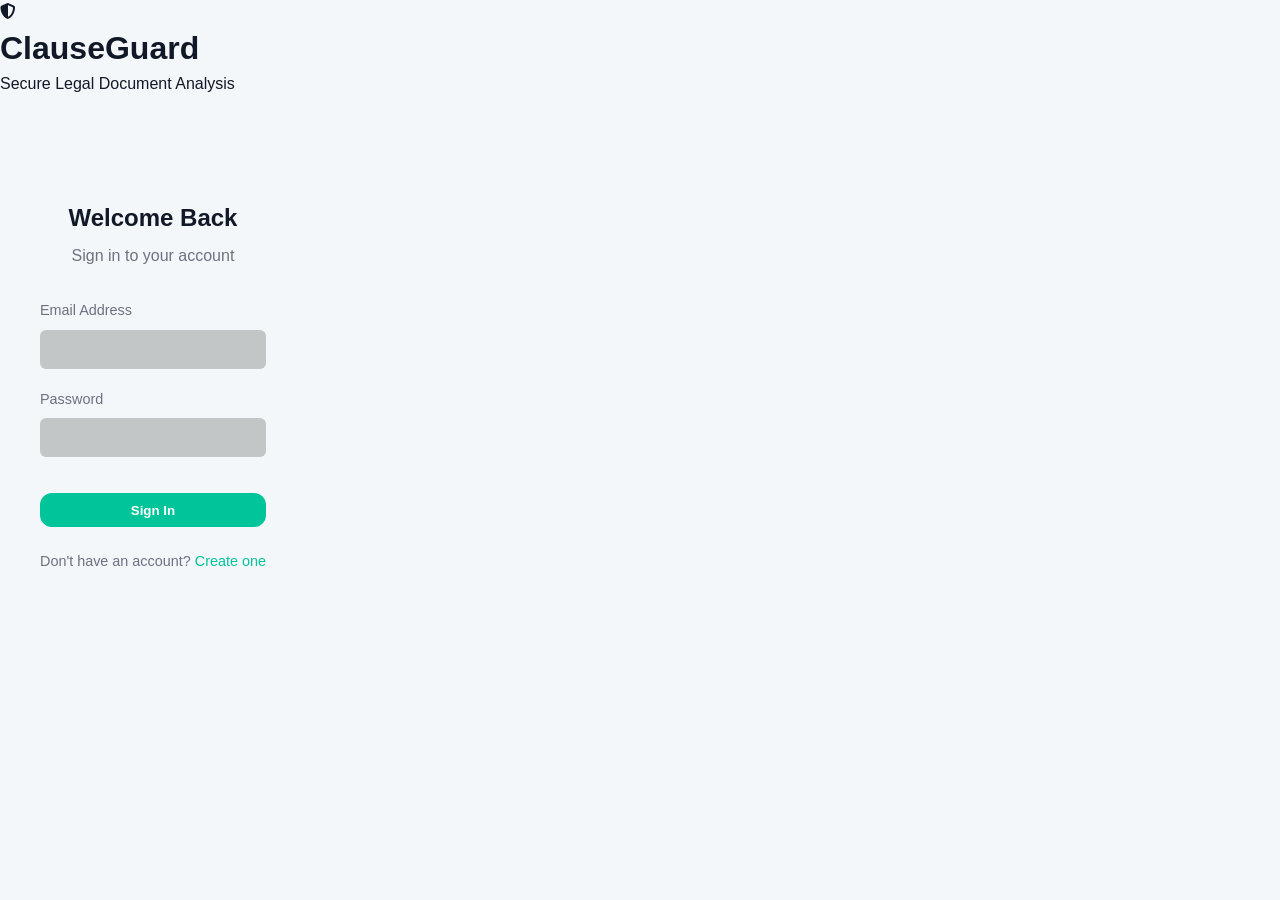
==== frontend-web/index.html @ 2740e636 "Initial commit with SaaS UI overhaul and JWT Auth" ====
<!DOCTYPE html>
<html lang="en">
<head>
    <meta charset="UTF-8">
    <meta name="viewport" content="width=device-width, initial-scale=1.0">
    <title>ClauseGuard Dashboard</title>
    <link href="https://fonts.googleapis.com/css2?family=Inter:wght@400;500;600;700&display=swap" rel="stylesheet">
    <link rel="stylesheet" href="styles.css">
    <link rel="stylesheet" href="https://cdnjs.cloudflare.com/ajax/libs/font-awesome/6.4.0/css/all.min.css">
</head>
<body>
    <!-- Sidebar -->
    <aside class="sidebar">
        <div class="logo-container">
            <i class="fa-solid fa-shield-halved"></i>
            ClauseGuard
        </div>
        <nav class="nav-menu">
            <a href="#" class="nav-item active">
                <i class="fa-solid fa-border-all"></i> Dashboard
            </a>
            <a href="profile.html" class="nav-item">
                <i class="fa-solid fa-user"></i> My Profile
            </a>
            <a href="#" class="nav-item" onclick="logout()">
                <i class="fa-solid fa-arrow-right-from-bracket"></i> Logout
            </a>
        </nav>
    </aside>

    <!-- Main Content -->
    <div class="main-wrapper">
        <!-- Topbar -->
        <header class="topbar">
            <div class="search-bar">
                <i class="fa-solid fa-magnifying-glass"></i>
                <input type="text" placeholder="Search documents...">
            </div>
            <div class="topbar-actions">
                <button class="btn-primary" onclick="document.getElementById('file-input').click()">
                    <i class="fa-solid fa-plus"></i> Upload Document
                </button>
            </div>
        </header>

        <!-- Content Area -->
        <main class="content-area">
            <div class="page-header">
                <h1 class="page-title">Dashboard Overview</h1>
                <p class="page-subtitle">Analyze legal documents, monitor risk, and detect missing clauses instantly.</p>
            </div>

            <!-- Upload Section -->
            <section id="upload-section">
                <div class="upload-area" id="drop-zone">
                    <i class="fa-solid fa-cloud-arrow-up upload-icon"></i>
                    <h3>Drag & drop your legal document</h3>
                    <p class="text-muted">Supports PDF, JPG, PNG, TIFF, WEBP</p>
                    <input type="file" id="file-input" accept=".pdf,.jpg,.jpeg,.png,.bmp,.tiff,.webp" hidden>
                    <div id="file-name-display" class="file-name-display hidden"></div>
                </div>
                
                <div id="action-area" class="hidden" style="text-align: right; margin-bottom: 2rem;">
                    <button id="analyze-btn" class="btn-primary">
                        <i class="fa-solid fa-magnifying-glass"></i> Start Analysis
                    </button>
                </div>
                
                <div id="loading-indicator" class="loading-state hidden card">
                    <div class="spinner"></div>
                    <p class="text-muted">Analyzing document... running AI engines.</p>
                </div>
            </section>

            <!-- Results Section -->
            <section id="results-section" class="hidden">
                <!-- Stats Grid -->
                <div class="stats-grid">
                    <div class="card stat-card">
                        <div class="stat-header">
                            <div class="stat-icon" style="background: var(--red)"><i class="fa-solid fa-triangle-exclamation"></i></div>
                            High Risk Clauses
                        </div>
                        <div class="stat-value text-red" id="stat-high-risk">0</div>
                    </div>
                    <div class="card stat-card">
                        <div class="stat-header">
                            <div class="stat-icon" style="background: var(--amber)"><i class="fa-solid fa-xmark"></i></div>
                            Missing Clauses
                        </div>
                        <div class="stat-value text-amber" id="stat-missing">0</div>
                    </div>
                    <div class="card stat-card">
                        <div class="stat-header">
                            <div class="stat-icon" style="background: var(--green)"><i class="fa-solid fa-check"></i></div>
                            Clauses Found OK
                        </div>
                        <div class="stat-value text-green" id="stat-found">0</div>
                    </div>
                </div>

                <!-- Tabs & Content -->
                <div class="card">
                    <div class="tabs-header">
                        <button class="tab-btn active" data-tab="summary">Document Summary</button>
                        <button class="tab-btn" data-tab="risks">Risk Analysis</button>
                        <button class="tab-btn" data-tab="chat">Ask AI</button>
                    </div>

                    <!-- Tab 1: Summary -->
                    <div id="tab-summary" class="tab-pane active">
                        <h3 style="margin-bottom: 1rem;">Plain English Summary</h3>
                        <div id="plain-summary" style="background: #F8FAFC; padding: 1.5rem; border-radius: var(--radius-sm); border-left: 4px solid var(--primary); margin-bottom: 2rem; color: var(--text-muted);">
                            <!-- Inserted by JS -->
                        </div>
                        
                        <div style="display: grid; grid-template-columns: 1fr 1fr; gap: 2rem;">
                            <div>
                                <h4 style="margin-bottom: 1rem; color: var(--text-main);">Key Details</h4>
                                <div id="key-details-list" style="display: flex; flex-direction: column; gap: 0.75rem;"></div>
                            </div>
                            <div>
                                <h4 style="margin-bottom: 1rem; color: var(--text-main);">Top Identified Risks</h4>
                                <div id="top-risks-list" style="display: flex; flex-direction: column; gap: 0.75rem;"></div>
                            </div>
                        </div>
                    </div>

                    <!-- Tab 2: Risks -->
                    <div id="tab-risks" class="tab-pane">
                        <div id="risks-accordion">
                            <!-- Populated by JS -->
                        </div>
                    </div>

                    <!-- Tab 3: Chat -->
                    <div id="tab-chat" class="tab-pane">
                        <div class="chat-box">
                            <div class="chat-history" id="chat-history">
                                <div style="text-align: center; margin: auto; color: var(--text-muted);">
                                    <i class="fa-solid fa-robot" style="font-size: 2rem; margin-bottom: 1rem; color: var(--primary);"></i>
                                    <p>Ask anything about the document.</p>
                                </div>
                            </div>
                            <form class="chat-input" id="chat-form" onsubmit="handleChatSubmit(event)">
                                <input type="text" id="chat-input" placeholder="Type your question here...">
                                <button type="submit" class="btn-primary" style="padding: 0.75rem; border-radius: 50%;"><i class="fa-solid fa-paper-plane"></i></button>
                            </form>
                        </div>
                    </div>

                </div>
            </section>
        </main>
    </div>

    <script src="script.js"></script>
    <script>
        function logout() {
            localStorage.removeItem('token');
            window.location.href = 'login.html';
        }
    </script>
</body>
</html>
---- frontend-web/styles.css ----
:root {
    --bg-main: #F4F7F9; /* Light grayish-blue background */
    --bg-sidebar: #FFFFFF;
    --bg-card: #FFFFFF;
    
    --text-main: #111827;
    --text-muted: #6B7280;
    --text-light: #9CA3AF;
    
    --primary: #00C49A; /* Lynqet Teal / Mint */
    --primary-hover: #00A884;
    --primary-light: rgba(0, 196, 154, 0.1);
    
    --border-color: #E5E7EB;
    
    --red: #EF4444;
    --red-bg: rgba(239, 68, 68, 0.1);
    --amber: #F59E0B;
    --amber-bg: rgba(245, 158, 11, 0.1);
    --green: #10B981;
    --green-bg: rgba(16, 185, 129, 0.1);
    --dark-blue: #0A192F;
    
    --radius-sm: 6px;
    --radius-md: 12px;
    --radius-lg: 16px;
    --radius-pill: 9999px;
    
    --shadow-sm: 0 1px 2px 0 rgba(0, 0, 0, 0.05);
    --shadow-md: 0 4px 6px -1px rgba(0, 0, 0, 0.05), 0 2px 4px -1px rgba(0, 0, 0, 0.03);
    --shadow-lg: 0 10px 15px -3px rgba(0, 0, 0, 0.05), 0 4px 6px -2px rgba(0, 0, 0, 0.025);
    
    --transition: all 0.2s ease;
}

* {
    box-sizing: border-box;
    margin: 0;
    padding: 0;
}

body {
    font-family: 'Inter', sans-serif;
    background-color: var(--bg-main);
    color: var(--text-main);
    line-height: 1.5;
    height: 100vh;
    overflow: hidden;
    display: flex;
}

/* Common Classes */
.hidden { display: none !important; }
.text-red { color: var(--red); }
.text-amber { color: var(--amber); }
.text-green { color: var(--green); }
.text-muted { color: var(--text-muted); }

/* Layout */
.sidebar {
    width: 260px;
    background-color: var(--bg-sidebar);
    border-right: 1px solid var(--border-color);
    display: flex;
    flex-direction: column;
    height: 100vh;
    z-index: 10;
}

.logo-container {
    padding: 1.5rem;
    display: flex;
    align-items: center;
    gap: 0.75rem;
    font-size: 1.5rem;
    font-weight: 700;
    color: var(--dark-blue);
}

.logo-container i {
    color: var(--primary);
}

.nav-menu {
    flex: 1;
    padding: 1rem;
    display: flex;
    flex-direction: column;
    gap: 0.5rem;
}

.nav-item {
    display: flex;
    align-items: center;
    gap: 0.75rem;
    padding: 0.75rem 1rem;
    border-radius: var(--radius-md);
    color: var(--text-muted);
    text-decoration: none;
    font-weight: 500;
    transition: var(--transition);
    cursor: pointer;
}

.nav-item:hover {
    background-color: #F9FAFB;
    color: var(--text-main);
}

.nav-item.active {
    background-color: var(--dark-blue);
    color: white;
}

.nav-item.active i {
    color: var(--primary);
}

.main-wrapper {
    flex: 1;
    display: flex;
    flex-direction: column;
    height: 100vh;
    overflow: hidden;
}

.topbar {
    height: 70px;
    background-color: var(--bg-sidebar);
    border-bottom: 1px solid var(--border-color);
    display: flex;
    align-items: center;
    justify-content: space-between;
    padding: 0 2rem;
}

.search-bar {
    display: flex;
    align-items: center;
    background: #F3F4F6;
    padding: 0.5rem 1rem;
    border-radius: var(--radius-md);
    width: 300px;
}

.search-bar i {
    color: var(--text-muted);
    margin-right: 0.5rem;
}

.search-bar input {
    border: none;
    background: none;
    outline: none;
    width: 100%;
    font-family: inherit;
    color: var(--text-main);
}

.topbar-actions {
    display: flex;
    align-items: center;
    gap: 1.5rem;
}

.btn-primary {
    background-color: var(--primary);
    color: white;
    border: none;
    padding: 0.6rem 1.25rem;
    border-radius: var(--radius-md);
    font-family: inherit;
    font-weight: 600;
    cursor: pointer;
    transition: var(--transition);
    display: inline-flex;
    align-items: center;
    gap: 0.5rem;
}

.btn-primary:hover {
    background-color: var(--primary-hover);
    transform: translateY(-1px);
    box-shadow: 0 4px 10px rgba(0,196,154,0.2);
}

.btn-primary:disabled {
    background: var(--text-muted);
    cursor: not-allowed;
    transform: none;
    box-shadow: none;
}

.content-area {
    flex: 1;
    padding: 2rem;
    overflow-y: auto;
}

.page-header {
    margin-bottom: 2rem;
}

.page-title {
    font-size: 1.75rem;
    font-weight: 700;
    color: var(--text-main);
    margin-bottom: 0.25rem;
}

.page-subtitle {
    color: var(--text-muted);
    font-size: 0.95rem;
}

/* Cards */
.card {
    background: var(--bg-card);
    border: 1px solid var(--border-color);
    border-radius: var(--radius-md);
    box-shadow: var(--shadow-sm);
    padding: 1.5rem;
}

/* Upload Area */
.upload-area {
    border: 2px dashed #D1D5DB;
    border-radius: var(--radius-md);
    padding: 3rem 2rem;
    text-align: center;
    background: #FAFAFA;
    transition: var(--transition);
    cursor: pointer;
    margin-bottom: 2rem;
}

.upload-area.dragover {
    border-color: var(--primary);
    background: var(--primary-light);
}

.upload-icon {
    font-size: 2.5rem;
    color: var(--primary);
    margin-bottom: 1rem;
}

.upload-area h3 {
    font-size: 1.2rem;
    margin-bottom: 0.5rem;
    color: var(--text-main);
}

.file-name-display {
    margin-top: 1rem;
    padding: 0.75rem;
    background: white;
    border: 1px solid var(--border-color);
    border-radius: var(--radius-sm);
    color: var(--primary);
    font-weight: 500;
    display: inline-block;
}

/* Stats Grid */
.stats-grid {
    display: grid;
    grid-template-columns: repeat(auto-fit, minmax(240px, 1fr));
    gap: 1.5rem;
    margin-bottom: 2rem;
}

.stat-card {
    display: flex;
    flex-direction: column;
    gap: 0.5rem;
}

.stat-header {
    display: flex;
    align-items: center;
    gap: 0.5rem;
    color: var(--text-muted);
    font-size: 0.9rem;
    font-weight: 500;
}

.stat-icon {
    width: 24px;
    height: 24px;
    border-radius: 6px;
    display: flex;
    align-items: center;
    justify-content: center;
    color: white;
    font-size: 0.75rem;
}

.stat-value {
    font-size: 2rem;
    font-weight: 700;
    color: var(--text-main);
}

/* Tabs */
.tabs-header {
    display: flex;
    border-bottom: 1px solid var(--border-color);
    margin-bottom: 1.5rem;
    gap: 2rem;
}

.tab-btn {
    background: none;
    border: none;
    color: var(--text-muted);
    padding: 1rem 0;
    font-family: inherit;
    font-size: 0.95rem;
    font-weight: 500;
    cursor: pointer;
    position: relative;
}

.tab-btn:hover {
    color: var(--text-main);
}

.tab-btn.active {
    color: var(--primary);
}

.tab-btn.active::after {
    content: '';
    position: absolute;
    bottom: -1px;
    left: 0;
    width: 100%;
    height: 2px;
    background-color: var(--primary);
}

.tab-pane {
    display: none;
    animation: fadeIn 0.3s ease;
}

.tab-pane.active {
    display: block;
}

@keyframes fadeIn { from { opacity: 0; } to { opacity: 1; } }

/* Badges */
.badge {
    padding: 0.25rem 0.6rem;
    border-radius: var(--radius-sm);
    font-size: 0.75rem;
    font-weight: 600;
    text-transform: uppercase;
}
.badge-high { background: var(--red-bg); color: var(--red); }
.badge-medium { background: var(--amber-bg); color: var(--amber); }
.badge-low { background: var(--green-bg); color: var(--green); }

/* Accordion List */
.clause-item {
    border: 1px solid var(--border-color);
    border-radius: var(--radius-md);
    margin-bottom: 1rem;
    background: white;
}

.clause-header {
    padding: 1rem 1.5rem;
    display: flex;
    justify-content: space-between;
    align-items: center;
    cursor: pointer;
    font-weight: 600;
}

.clause-content {
    padding: 0 1.5rem;
    max-height: 0;
    overflow: hidden;
    transition: max-height 0.3s ease;
    border-top: 1px solid transparent;
}

.clause-item.active .clause-content {
    padding: 1.5rem;
    max-height: 800px;
    border-top-color: var(--border-color);
}

.clause-text {
    background: #F9FAFB;
    padding: 1rem;
    border-radius: var(--radius-sm);
    font-style: italic;
    color: var(--text-muted);
    margin-bottom: 1rem;
    border-left: 3px solid var(--border-color);
}

/* Loading */
.loading-state {
    text-align: center;
    padding: 3rem;
}
.spinner {
    width: 40px; height: 40px;
    border: 3px solid var(--border-color);
    border-top: 3px solid var(--primary);
    border-radius: 50%;
    margin: 0 auto 1rem;
    animation: spin 1s linear infinite;
}
@keyframes spin { 100% { transform: rotate(360deg); } }

/* Chat */
.chat-box {
    border: 1px solid var(--border-color);
    border-radius: var(--radius-md);
    height: 500px;
    display: flex;
    flex-direction: column;
    background: white;
}
.chat-history {
    flex: 1;
    padding: 1.5rem;
    overflow-y: auto;
    display: flex;
    flex-direction: column;
    gap: 1rem;
}
.chat-msg {
    max-width: 85%;
    padding: 1rem;
    border-radius: var(--radius-md);
    font-size: 0.95rem;
}
.chat-user {
    align-self: flex-end;
    background: var(--dark-blue);
    color: white;
    border-bottom-right-radius: 4px;
}
.chat-ai {
    align-self: flex-start;
    background: #F3F4F6;
    color: var(--text-main);
    border-bottom-left-radius: 4px;
}
.chat-source {
    margin-top: 0.75rem;
    padding: 0.75rem;
    background: white;
    border-left: 2px solid var(--primary);
    font-size: 0.8rem;
    color: var(--text-muted);
    border-radius: 0 var(--radius-sm) var(--radius-sm) 0;
}
.chat-input {
    display: flex;
    padding: 1rem;
    border-top: 1px solid var(--border-color);
    gap: 0.5rem;
}
.chat-input input {
    flex: 1;
    padding: 0.75rem 1rem;
    border: 1px solid var(--border-color);
    border-radius: var(--radius-pill);
    outline: none;
    font-family: inherit;
}
.chat-input input:focus {
    border-color: var(--primary);
}
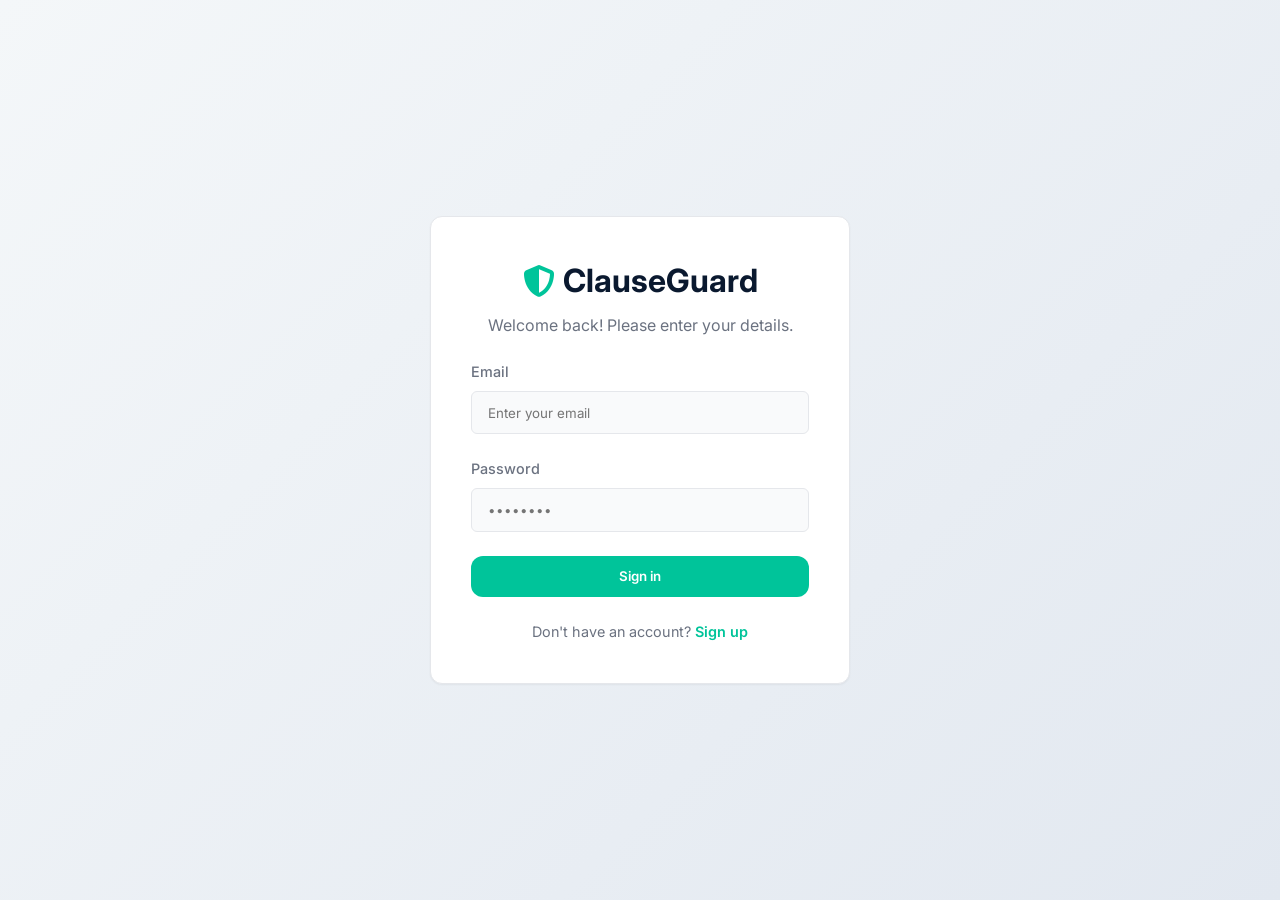
==== commit 50633bf7: "Fix layout caching and update auth UI to SaaS design" ====
--- a/frontend-web/index.html
+++ b/frontend-web/index.html
@@ -5,7 +5,7 @@
     <meta name="viewport" content="width=device-width, initial-scale=1.0">
     <title>ClauseGuard Dashboard</title>
     <link href="https://fonts.googleapis.com/css2?family=Inter:wght@400;500;600;700&display=swap" rel="stylesheet">
-    <link rel="stylesheet" href="styles.css">
+    <link rel="stylesheet" href="styles.css?v=2.0">
     <link rel="stylesheet" href="https://cdnjs.cloudflare.com/ajax/libs/font-awesome/6.4.0/css/all.min.css">
 </head>
 <body>
